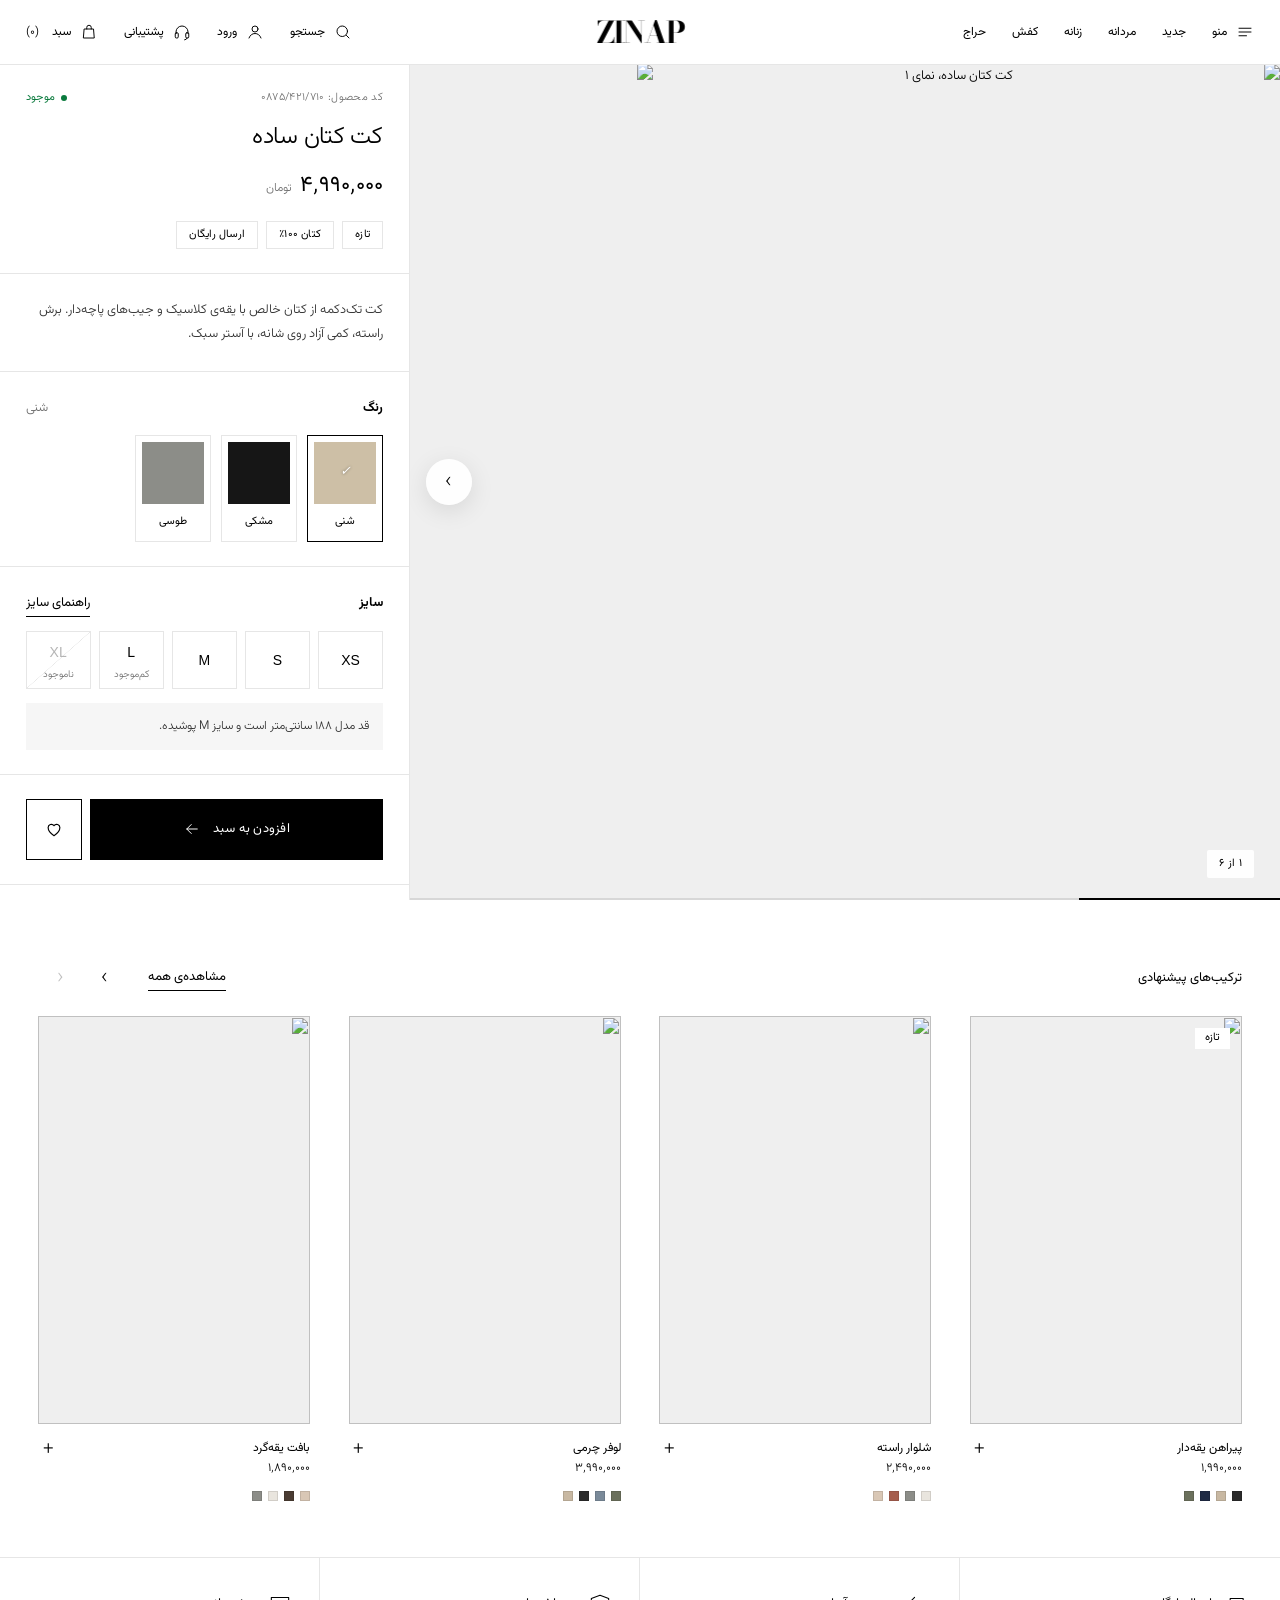
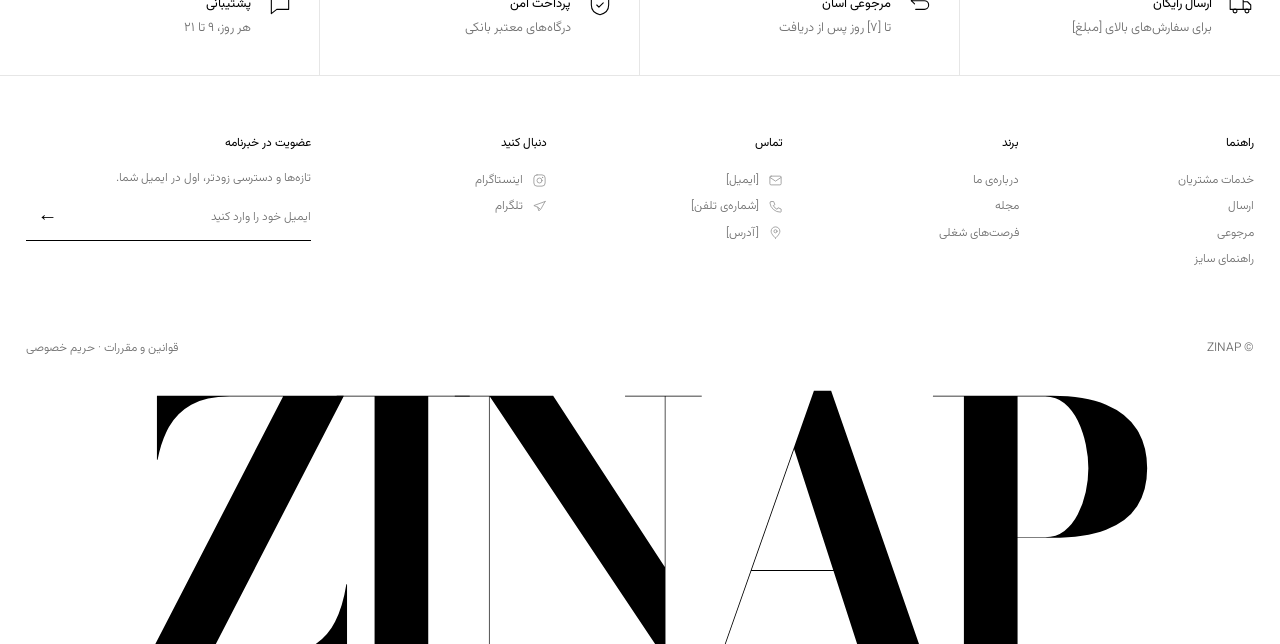
==== product.html @ 55a87c2f "Initial commit: site files" ====
<!-- product.html -->
<!DOCTYPE html>
<html lang="fa" dir="rtl">
<head>
<meta charset="utf-8">
<meta name="viewport" content="width=device-width, initial-scale=1">
<title>کت کتان ساده | ZINAP</title>
<link rel="preconnect" href="https://fonts.googleapis.com">
<link rel="preconnect" href="https://fonts.gstatic.com" crossorigin>
<link rel="stylesheet" href="https://fonts.googleapis.com/css2?family=Vazirmatn:wght@200;300;400&family=Bodoni+Moda:wght@700&display=swap">
<link rel="stylesheet" href="style.css">
<script>document.documentElement.classList.add("js")</script>
</head>

<body class="pdp">
<a class="skip" href="#main">رفتن به محتوا</a>

<header class="header solid" id="header">
  <div class="bar">
    <div class="bar-start">
      <button class="icon-btn" id="openMenu" aria-expanded="false" aria-controls="menu">
        <svg class="ic" viewBox="0 0 24 24" aria-hidden="true"><path d="M4 7h16M4 12h16M4 17h10"/></svg>
        <span>منو</span>
      </button>
      <nav class="quick" aria-label="دسترسی سریع"><a href="index.html">جدید</a><a href="#">مردانه</a><a href="#">زنانه</a><a href="#">کفش</a><a href="#">حراج</a></nav>
    </div>
    <div class="bar-end">
      <button class="bar-act" id="openSearch" aria-expanded="false" aria-controls="search">
        <svg class="ic" viewBox="0 0 24 24" aria-hidden="true"><circle cx="11" cy="11" r="7"/><path d="M20 20l-3.5-3.5"/></svg>
        <span>جستجو</span>
      </button>
      <a class="bar-act hide-s" href="#">
        <svg class="ic" viewBox="0 0 24 24" aria-hidden="true"><circle cx="12" cy="8" r="4"/><path d="M4 20c1.5-4 4.5-6 8-6s6.5 2 8 6"/></svg>
        <span>ورود</span>
      </a>
      <a class="bar-act hide-s" href="#">
        <svg class="ic" viewBox="0 0 24 24" aria-hidden="true"><path d="M4 14v-2a8 8 0 0116 0v2"/><rect x="3" y="13" width="4" height="7" rx="1.5"/><rect x="17" y="13" width="4" height="7" rx="1.5"/><path d="M19 20a4 4 0 01-3.5 2.5"/></svg>
        <span>پشتیبانی</span>
      </a>
      <button class="bar-act" id="openCart" aria-expanded="false" aria-controls="cart">
        <svg class="ic" viewBox="0 0 24 24" aria-hidden="true"><path d="M6 8h12l1 12H5z"/><path d="M9 8V6a3 3 0 016 0v2"/></svg>
        <span>سبد</span><span class="count">(۰)</span>
      </button>
    </div>
  </div>
  <a class="logo" href="index.html" aria-label="ZINAP صفحه‌ی اصلی">ZINAP</a>
</header>

<div class="scrim" id="scrim"></div>

<nav class="panel menu" id="menu" aria-label="منوی اصلی">
  <div class="menu-list">
    <button class="x" type="button">بستن</button>
    <ul><li data-p="0" data-t="تازه‌ها"><a class="top" href="#" aria-expanded="false">جدید<span>+</span></a><div class="sub"><ul><li><a href="#">تازه‌ها</a></li><li><a href="#">پرفروش‌ها</a></li><li><a href="#">کالکشن پاییز</a></li><li><a href="#">پیشنهاد ما</a></li></ul></div></li><li data-p="1" data-t="پوشاک مردانه"><a class="top" href="#" aria-expanded="false">مردانه<span>+</span></a><div class="sub"><ul><li><a href="#">کت و ژاکت</a></li><li><a href="#">پیراهن</a></li><li><a href="#">تیشرت</a></li><li><a href="#">شلوار</a></li><li><a href="#">بافت‌ها</a></li></ul></div></li><li data-p="2" data-t="پوشاک زنانه"><a class="top" href="#" aria-expanded="false">زنانه<span>+</span></a><div class="sub"><ul><li><a href="#">لباس</a></li><li><a href="#">شومیز</a></li><li><a href="#">شلوار</a></li><li><a href="#">کت و مانتو</a></li><li><a href="#">بافت‌ها</a></li></ul></div></li><li data-p="3" data-t="کفش"><a class="top" href="#" aria-expanded="false">کفش<span>+</span></a><div class="sub"><ul><li><a href="#">اسنیکر</a></li><li><a href="#">لوفر</a></li><li><a href="#">بوت</a></li><li><a href="#">صندل</a></li></ul></div></li><li data-p="4" data-t="اکسسوری"><a class="top" href="#" aria-expanded="false">اکسسوری<span>+</span></a><div class="sub"><ul><li><a href="#">کیف</a></li><li><a href="#">عینک</a></li><li><a href="#">کمربند</a></li><li><a href="#">جوراب</a></li></ul></div></li><li data-p="5" data-t="تا ۵۰٪ تخفیف"><a class="top" href="#" aria-expanded="false">حراج</a></li></ul>
    <div class="menu-foot"><a href="#">ورود / ثبت‌نام</a><a href="#">پشتیبانی</a><a href="#">فروشگاه‌ها</a></div>
  </div>
  <div class="menu-prev" aria-hidden="true"><img data-p="0" src="img/63.webp" alt=""><img data-p="1" src="img/70.webp" alt=""><img data-p="2" src="img/84.webp" alt=""><img data-p="3" src="img/69.webp" alt=""><img data-p="4" src="img/91.webp" alt=""><img data-p="5" src="img/86.webp" alt=""><span class="tag"></span></div>
</nav>

<div class="panel search" id="search" role="dialog" aria-label="جستجو">
  <div class="s-top">
    <span class="s-brand" aria-hidden="true">ZINAP</span>
    <button class="x" type="button">
      <svg class="ic" viewBox="0 0 24 24" aria-hidden="true"><path d="M6 6l12 12M18 6L6 18"/></svg>
      <span>بستن</span>
    </button>
  </div>
  <div class="s-body">
    <p class="s-kicker">جستجو در کالکشن</p>
    <form class="s-form" action="#" role="search">
      <label class="sr-only" for="q">جستجو</label>
      <span class="s-ic" aria-hidden="true"><svg class="ic" viewBox="0 0 24 24"><circle cx="11" cy="11" r="7"/><path d="M20 20l-3.5-3.5"/></svg></span>
      <input id="q" type="search" placeholder="نام محصول، دسته یا رنگ…" autocomplete="off">
      <button type="submit" aria-label="جستجو">
        <svg class="ic" viewBox="0 0 24 24" aria-hidden="true"><path d="M19 12H5M11 6l-6 6 6 6"/></svg>
      </button>
    </form>
    <div class="s-grid">
      <section class="s-col">
        <h3>پرجستجوترین‌ها</h3>
        <ul class="s-list">
          <li><a href="#"><span class="n">۰۱</span><span>کت کتان</span><svg class="ic" viewBox="0 0 24 24" aria-hidden="true"><path d="M14 6l-6 6 6 6"/></svg></a></li>
          <li><a href="#"><span class="n">۰۲</span><span>اسنیکر سفید</span><svg class="ic" viewBox="0 0 24 24" aria-hidden="true"><path d="M14 6l-6 6 6 6"/></svg></a></li>
          <li><a href="#"><span class="n">۰۳</span><span>پیراهن</span><svg class="ic" viewBox="0 0 24 24" aria-hidden="true"><path d="M14 6l-6 6 6 6"/></svg></a></li>
          <li><a href="#"><span class="n">۰۴</span><span>شلوار راسته</span><svg class="ic" viewBox="0 0 24 24" aria-hidden="true"><path d="M14 6l-6 6 6 6"/></svg></a></li>
          <li><a href="#"><span class="n">۰۵</span><span>کیف چرم</span><svg class="ic" viewBox="0 0 24 24" aria-hidden="true"><path d="M14 6l-6 6 6 6"/></svg></a></li>
        </ul>
      </section>
      <section class="s-col">
        <h3>دسته‌بندی‌ها</h3>
        <div class="chips"><a href="#">کت و ژاکت</a><a href="#">پیراهن</a><a href="#">شلوار</a><a href="#">بافت‌ها</a><a href="#">کفش</a><a href="#">اکسسوری</a><a href="#">حراج</a></div>
      </section>
    </div>
  </div>
</div>

<aside class="panel cart" id="cart" aria-label="سبد خرید">
  <button class="x" type="button">بستن</button>
  <h2>سبد خرید</h2>
  <p class="empty" id="empty">سبد خرید شما خالی است.</p>
  <ul class="lines" id="lines"></ul>
  <div class="tot" id="tot" hidden><span>جمع کل</span><span id="sum"></span></div>
  <a class="btn" id="go" href="index.html">ادامه‌ی خرید</a>
</aside>

<main id="main" class="pdp-main">
  <div class="pdp-wrap">
    <div class="gal-wrap">
      <section class="gal" id="gal" aria-label="تصاویر محصول">
        <button class="gi" type="button" aria-label="بزرگ‌نمایی تصویر ۱"><img src="img/65.webp" alt="کت کتان ساده، نمای ۱" fetchpriority="high"></button>
        <button class="gi" type="button" aria-label="بزرگ‌نمایی تصویر ۲"><img src="img/90.webp" alt="کت کتان ساده، نمای ۲" fetchpriority="high"></button>
        <button class="gi" type="button" aria-label="بزرگ‌نمایی تصویر ۳"><img src="img/79.webp" alt="کت کتان ساده، نمای ۳" loading="lazy"></button>
        <button class="gi" type="button" aria-label="بزرگ‌نمایی تصویر ۴"><img src="img/72.webp" alt="کت کتان ساده، نمای ۴" loading="lazy"></button>
        <button class="gi" type="button" aria-label="بزرگ‌نمایی تصویر ۵"><img src="img/93.webp" alt="کت کتان ساده، نمای ۵" loading="lazy"></button>
        <button class="gi" type="button" aria-label="بزرگ‌نمایی تصویر ۶"><img src="img/71.webp" alt="کت کتان ساده، نمای ۶" loading="lazy"></button>
      </section>
      <span class="gal-n" id="galN" aria-hidden="true"></span>
      <button class="gnav gprev" type="button" aria-label="تصویر قبلی">‹</button>
      <button class="gnav gnext" type="button" aria-label="تصویر بعدی">›</button>
      <div class="gal-bar" aria-hidden="true"><i></i></div>
    </div>

    <aside class="info" aria-label="اطلاعات محصول">
      <div class="info-in">
        <div class="box ptop">
          <div class="ref-row">
            <span class="ref">کد محصول: ۰۸۷۵/۴۲۱/۷۱۰</span>
            <span class="stock"><i></i>موجود</span>
          </div>
          <h1>کت کتان ساده</h1>
          <p class="price">۴٬۹۹۰٬۰۰۰ <small>تومان</small></p>
          <div class="tags"><span>تازه</span><span>کتان ۱۰۰٪</span><span>ارسال رایگان</span></div>
        </div>

        <div class="box"><p class="desc">کت تک‌دکمه از کتان خالص با یقه‌ی کلاسیک و جیب‌های پاچه‌دار. برش راسته، کمی آزاد روی شانه، با آستر سبک.</p></div>

        <div class="box">
          <div class="lab"><b>رنگ</b><span id="colorName">شنی</span></div>
          <div class="sw" role="group" aria-label="انتخاب رنگ">
            <button type="button" style="--c:#cdbfa6" data-n="شنی" aria-pressed="true"><i></i>شنی</button>
            <button type="button" style="--c:#161616" data-n="مشکی" aria-pressed="false"><i></i>مشکی</button>
            <button type="button" style="--c:#8c8d88" data-n="طوسی" aria-pressed="false"><i></i>طوسی</button>
          </div>
        </div>

        <div class="box">
          <fieldset class="sz">
            <legend class="sr-only">انتخاب سایز</legend>
            <div class="lab"><b>سایز</b><a class="u" href="#">راهنمای سایز</a></div>
            <div class="sizes-grid">
              <label class="r"><input type="radio" name="size" value="XS"><b>XS</b></label>
              <label class="r"><input type="radio" name="size" value="S"><b>S</b></label>
              <label class="r"><input type="radio" name="size" value="M"><b>M</b></label>
              <label class="r"><input type="radio" name="size" value="L"><b>L</b><i>کم‌موجود</i></label>
              <label class="r na"><input type="radio" name="size" value="XL" disabled><b>XL</b><i>ناموجود</i></label>
            </div>
          </fieldset>
          <p class="fit">قد مدل ۱۸۸ سانتی‌متر است و سایز M پوشیده.</p>
        </div>

        <div class="box">
          <div class="buy">
            <button class="btn" id="addBtn" type="button" data-price="4990000">
              افزودن به سبد
              <svg class="ic" viewBox="0 0 24 24" aria-hidden="true"><path d="M19 12H5M11 6l-6 6 6 6"/></svg>
            </button>
            <button class="fav" id="fav" type="button" aria-pressed="false" aria-label="ذخیره در علاقه‌مندی‌ها">
              <svg class="ic" viewBox="0 0 24 24" aria-hidden="true"><path d="M12 20s-7-4.5-7-9.5A3.9 3.9 0 0112 8a3.9 3.9 0 017 2.5c0 5-7 9.5-7 9.5z"/></svg>
            </button>
          </div>
          <p class="warn" id="warn" role="alert" hidden>ابتدا یک سایز انتخاب کنید.</p>
        </div>

        <div class="box">
          <div class="svc">
            <a href="#"><span class="svc-l"><svg class="ic" viewBox="0 0 24 24" aria-hidden="true"><path d="M12 21s7-6 7-11a7 7 0 10-14 0c0 5 7 11 7 11z"/><circle cx="12" cy="10" r="2.5"/></svg>بررسی موجودی در فروشگاه‌ها</span><svg class="ic" viewBox="0 0 24 24" aria-hidden="true"><path d="M14 6l-6 6 6 6"/></svg></a>
            <a href="#"><span class="svc-l"><svg class="ic" viewBox="0 0 24 24" aria-hidden="true"><path d="M2 6h12v10H2zM14 9h4l3 3v4h-7"/><circle cx="6.5" cy="17.5" r="1.8"/><circle cx="17.5" cy="17.5" r="1.8"/></svg>ارسال، تعویض و مرجوعی</span><svg class="ic" viewBox="0 0 24 24" aria-hidden="true"><path d="M14 6l-6 6 6 6"/></svg></a>
          </div>
        </div>

        <div class="box">
          <div class="acc">
            <details open><summary>ترکیب و نگهداری<svg class="ic" viewBox="0 0 24 24" aria-hidden="true"><path d="M12 5v14M5 12h14"/></svg></summary><div class="in">رویه: ۱۰۰٪ کتان<br>آستر: ۱۰۰٪ ویسکوز<br>شست‌وشو با آب سرد تا ۳۰ درجه. اتوی ملایم. خشک‌شویی مجاز.</div></details>
            <details><summary>جزئیات و اندازه<svg class="ic" viewBox="0 0 24 24" aria-hidden="true"><path d="M12 5v14M5 12h14"/></svg></summary><div class="in">طول کت از پشت در سایز M، ۷۶ سانتی‌متر است. عرض شانه ۴۶ سانتی‌متر.</div></details>
            <details><summary>ارسال و مرجوعی<svg class="ic" viewBox="0 0 24 24" aria-hidden="true"><path d="M12 5v14M5 12h14"/></svg></summary><div class="in">ارسال رایگان برای سفارش‌های بالای [مبلغ]. تا [۷] روز پس از دریافت می‌توانید کالا را مرجوع کنید.</div></details>
          </div>
        </div>
      </div>
    </aside>
  </div>

  <section class="rail-wrap" aria-label="ترکیب‌های پیشنهادی">
    <div class="head"><span>ترکیب‌های پیشنهادی</span><div class="tools"><a class="u" href="#">مشاهده‌ی همه</a><div><button class="arrow next" aria-label="بعدی">›</button><button class="arrow prev" aria-label="قبلی">‹</button></div></div></div>
    <div class="rail"><article class="card"><div class="pw"><a class="ph" href="product.html"><span class="flag">تازه</span><img src="img/64.webp" alt="" loading="lazy"></a><div class="sizes" role="group" aria-label="انتخاب سایز"><button type="button" aria-label="سایز XS">XS</button><button type="button" aria-label="سایز S">S</button><button type="button" aria-label="سایز M">M</button><button type="button" aria-label="سایز L">L</button><button type="button" aria-label="سایز XL">XL</button></div></div><div class="meta"><div class="mrow"><a href="product.html">پیراهن یقه‌دار</a><button class="add" type="button" aria-label="افزودن به سبد">+</button></div><span class="pr">۱٬۹۹۰٬۰۰۰</span><div class="cols" aria-label="۴ رنگ"><i style="--c:#2b2b2b"></i><i style="--c:#c8b8a2"></i><i style="--c:#1f2a44"></i><i style="--c:#6b705c"></i></div></div></article><article class="card"><div class="pw"><a class="ph" href="product.html"><img src="img/77.webp" alt="" loading="lazy"></a><div class="sizes" role="group" aria-label="انتخاب سایز"><button type="button" aria-label="سایز XS">XS</button><button type="button" aria-label="سایز S">S</button><button type="button" aria-label="سایز M">M</button><button type="button" aria-label="سایز L">L</button><button type="button" aria-label="سایز XL">XL</button></div></div><div class="meta"><div class="mrow"><a href="product.html">شلوار راسته</a><button class="add" type="button" aria-label="افزودن به سبد">+</button></div><span class="pr">۲٬۴۹۰٬۰۰۰</span><div class="cols" aria-label="۴ رنگ"><i style="--c:#e9e5de"></i><i style="--c:#8c8d88"></i><i style="--c:#a65e4e"></i><i style="--c:#d9c7b5"></i></div></div></article><article class="card"><div class="pw"><a class="ph" href="product.html"><img src="img/68.webp" alt="" loading="lazy"></a><div class="sizes" role="group" aria-label="انتخاب سایز"><button type="button" aria-label="سایز XS">XS</button><button type="button" aria-label="سایز S">S</button><button type="button" aria-label="سایز M">M</button><button type="button" aria-label="سایز L">L</button><button type="button" aria-label="سایز XL">XL</button></div></div><div class="meta"><div class="mrow"><a href="product.html">لوفر چرمی</a><button class="add" type="button" aria-label="افزودن به سبد">+</button></div><span class="pr">۳٬۹۹۰٬۰۰۰</span><div class="cols" aria-label="۴ رنگ"><i style="--c:#6b705c"></i><i style="--c:#7a8a99"></i><i style="--c:#2b2b2b"></i><i style="--c:#c8b8a2"></i></div></div></article><article class="card"><div class="pw"><a class="ph" href="product.html"><img src="img/60.webp" alt="" loading="lazy"></a><div class="sizes" role="group" aria-label="انتخاب سایز"><button type="button" aria-label="سایز XS">XS</button><button type="button" aria-label="سایز S">S</button><button type="button" aria-label="سایز M">M</button><button type="button" aria-label="سایز L">L</button><button type="button" aria-label="سایز XL">XL</button></div></div><div class="meta"><div class="mrow"><a href="product.html">بافت یقه‌گرد</a><button class="add" type="button" aria-label="افزودن به سبد">+</button></div><span class="pr">۱٬۸۹۰٬۰۰۰</span><div class="cols" aria-label="۴ رنگ"><i style="--c:#d9c7b5"></i><i style="--c:#4a3b32"></i><i style="--c:#e9e5de"></i><i style="--c:#8c8d88"></i></div></div></article><article class="card"><div class="pw"><a class="ph" href="product.html"><img src="img/74.webp" alt="" loading="lazy"></a><div class="sizes" role="group" aria-label="انتخاب سایز"><button type="button" aria-label="سایز XS">XS</button><button type="button" aria-label="سایز S">S</button><button type="button" aria-label="سایز M">M</button><button type="button" aria-label="سایز L">L</button><button type="button" aria-label="سایز XL">XL</button></div></div><div class="meta"><div class="mrow"><a href="product.html">تیشرت پنبه‌ای</a><button class="add" type="button" aria-label="افزودن به سبد">+</button></div><span class="pr">۸۹۰٬۰۰۰</span><div class="cols" aria-label="۴ رنگ"><i style="--c:#c8b8a2"></i><i style="--c:#1f2a44"></i><i style="--c:#6b705c"></i><i style="--c:#7a8a99"></i></div></div></article><article class="card"><div class="pw"><a class="ph" href="product.html"><img src="img/82.webp" alt="" loading="lazy"></a><div class="sizes" role="group" aria-label="انتخاب سایز"><button type="button" aria-label="سایز XS">XS</button><button type="button" aria-label="سایز S">S</button><button type="button" aria-label="سایز M">M</button><button type="button" aria-label="سایز L">L</button><button type="button" aria-label="سایز XL">XL</button></div></div><div class="meta"><div class="mrow"><a href="product.html">کیف دوشی</a><button class="add" type="button" aria-label="افزودن به سبد">+</button></div><span class="pr">۲٬۹۹۰٬۰۰۰</span><div class="cols" aria-label="۴ رنگ"><i style="--c:#8c8d88"></i><i style="--c:#a65e4e"></i><i style="--c:#d9c7b5"></i><i style="--c:#4a3b32"></i></div></div></article></div>
  </section>
</main>

<div class="bbar" id="bbar"><div><b>کت کتان ساده</b><span>۴٬۹۹۰٬۰۰۰ تومان</span></div><button class="btn" id="bbarBtn" type="button">افزودن</button></div>

<div class="zoom" id="zoom" role="dialog" aria-modal="true" aria-label="نمایش بزرگ تصویر">
  <button class="zx" type="button">
    <svg class="ic" viewBox="0 0 24 24" aria-hidden="true"><path d="M6 6l12 12M18 6L6 18"/></svg>
    <span>بستن</span>
  </button>
  <span class="zc" id="zc" aria-hidden="true"></span>
  <button class="zn zprev" type="button" aria-label="تصویر قبلی">‹</button>
  <button class="zn znext" type="button" aria-label="تصویر بعدی">›</button>
  <div class="zstage"><img id="zimg" src="" alt=""></div>
</div>

<section class="serv">
  <div><svg viewBox="0 0 24 24" aria-hidden="true"><path d="M2 6h12v10H2zM14 9h4l3 3v4h-7"/><circle cx="6.5" cy="17.5" r="1.8"/><circle cx="17.5" cy="17.5" r="1.8"/></svg><p><b>ارسال رایگان</b><span>برای سفارش‌های بالای [مبلغ]</span></p></div>
  <div><svg viewBox="0 0 24 24" aria-hidden="true"><path d="M4 8h12a4 4 0 010 8H8"/><path d="M7 5L4 8l3 3"/></svg><p><b>مرجوعی آسان</b><span>تا [۷] روز پس از دریافت</span></p></div>
  <div><svg viewBox="0 0 24 24" aria-hidden="true"><path d="M12 3l8 3v6c0 4.5-3.2 7.8-8 9-4.8-1.2-8-4.5-8-9V6z"/><path d="M9 12l2 2 4-4"/></svg><p><b>پرداخت امن</b><span>درگاه‌های معتبر بانکی</span></p></div>
  <div><svg viewBox="0 0 24 24" aria-hidden="true"><path d="M4 5h16v11H9l-5 4z"/></svg><p><b>پشتیبانی</b><span>هر روز، ۹ تا ۲۱</span></p></div>
</section>

<footer class="footer">
  <div class="fgrid">
    <div><b>راهنما</b><a href="#">خدمات مشتریان</a><a href="#">ارسال</a><a href="#">مرجوعی</a><a href="#">راهنمای سایز</a></div>
    <div><b>برند</b><a href="#">درباره‌ی ما</a><a href="#">مجله</a><a href="#">فرصت‌های شغلی</a></div>
    <div><b>تماس</b>
      <a href="#"><svg class="ic" viewBox="0 0 24 24" aria-hidden="true"><rect x="3" y="5" width="18" height="14" rx="2"/><path d="M3 7l9 6 9-6"/></svg><span>[ایمیل]</span></a>
      <a href="#"><svg class="ic" viewBox="0 0 24 24" aria-hidden="true"><path d="M5 4h4l2 5-2.5 1.5a12 12 0 006 6L16 14l5 2v4a1 1 0 01-1 1A17 17 0 013 6a1 1 0 011-1z"/></svg><span>[شماره‌ی تلفن]</span></a>
      <a href="#"><svg class="ic" viewBox="0 0 24 24" aria-hidden="true"><path d="M12 21s7-6 7-11a7 7 0 10-14 0c0 5 7 11 7 11z"/><circle cx="12" cy="10" r="2.5"/></svg><span>[آدرس]</span></a>
    </div>
    <div><b>دنبال کنید</b>
      <a href="#"><svg class="ic" viewBox="0 0 24 24" aria-hidden="true"><rect x="3" y="3" width="18" height="18" rx="5"/><circle cx="12" cy="12" r="4"/><circle cx="17" cy="7" r="1" fill="currentColor" stroke="none"/></svg><span>اینستاگرام</span></a>
      <a href="#"><svg class="ic" viewBox="0 0 24 24" aria-hidden="true"><path d="M21 4L3 10.5l6 2.5 2 6 3.5-3.5L21 4z"/><path d="M9 13l4 3"/></svg><span>تلگرام</span></a>
    </div>
    <div class="nl"><b>عضویت در خبرنامه</b><p>تازه‌ها و دسترسی زودتر، اول در ایمیل شما.</p><form action="#"><label class="sr-only" for="em">ایمیل</label><input id="em" type="email" placeholder="ایمیل خود را وارد کنید" required><button type="submit" aria-label="عضویت">←</button></form><p class="ok" role="status" hidden>ممنون، عضو شدید.</p></div>
  </div>
  <div class="legal"><span>© ZINAP</span><span>قوانین و مقررات · حریم خصوصی</span></div>
  <div class="fmark" aria-hidden="true">ZINAP</div>
</footer>

<script src="script.js"></script>
</body>
</html>
---- style.css ----
/* style.css */
/* =========================================================
   BRAND — صفحه‌ی اصلی و صفحه‌ی محصول، سبک مینیمال و ادیتوریال
   ========================================================= */
:root{
  --ink:#000;
  --paper:#fff;
  --mute:#707070;
  --line:#e6e6e6;
  --fa:"Vazirmatn","Tahoma",sans-serif;
  --logo:"Bodoni Moda","Didot","Times New Roman",serif;
  --pad:clamp(16px,2vw,28px);
  --bar:64px;
  --gx:clamp(12px,3vw,60px);   /* فاصله‌ی بین کارت‌ها و حاشیه‌ی شبکه‌ی محصولات */
  --big:min(25vw,380px);
}
*{box-sizing:border-box}
[hidden]{display:none!important}
html{scroll-behavior:smooth;-webkit-text-size-adjust:100%;-webkit-tap-highlight-color:transparent}
body{margin:0;background:var(--paper);color:var(--ink);font-family:var(--fa);font-weight:300;font-size:13px;line-height:1.9;-webkit-font-smoothing:antialiased}
body.lock{overflow:hidden}
img{display:block;width:100%;height:100%;object-fit:cover}
a{color:inherit;text-decoration:none}
h1,h2,h3,p,ul{margin:0;padding:0;font-weight:300}
ul{list-style:none}
button{font:inherit;color:inherit;background:none;border:0;padding:0;cursor:pointer}
a:focus-visible,button:focus-visible,input:focus-visible{outline:1px solid currentColor;outline-offset:4px}
.sr-only,.skip:not(:focus){position:absolute;width:1px;height:1px;overflow:hidden;clip:rect(0 0 0 0)}
.skip:focus{position:fixed;z-index:100;top:8px;inset-inline-start:8px;background:#fff;padding:8px 14px}
.u{border-bottom:1px solid currentColor;padding-bottom:1px}

/* آیکون‌های خطی */
.ic{width:18px;height:18px;flex:none;fill:none;stroke:currentColor;stroke-width:1.3;stroke-linecap:round;stroke-linejoin:round}

/* ================= هدر ================= */
.header{position:fixed;z-index:50;inset:0 0 auto 0;height:var(--bar);color:#fff;transition:background-color .35s,color .35s,box-shadow .35s}
.header::before{content:"";position:absolute;inset:0 0 -70px;z-index:-1;pointer-events:none;background:linear-gradient(rgba(0,0,0,.38),rgba(0,0,0,0));opacity:calc(1 - var(--p,0))}
.header.solid{background:var(--paper);color:var(--ink);box-shadow:0 1px 0 var(--line)}
.bar{display:flex;align-items:center;justify-content:space-between;height:var(--bar);padding:0 var(--pad)}
.bar-start,.bar-end{display:flex;align-items:center;gap:26px;flex:1;font-size:12px;font-weight:400}
.bar-end{justify-content:flex-end}
.icon-btn,.bar-act{display:inline-flex;align-items:center;gap:9px;min-height:44px;position:relative}
.bar-act .ic{transition:transform .3s}
.bar-act:hover .ic{transform:translateY(-1px)}
.quick{display:flex;gap:26px}
.quick a,.bar-end a{position:relative;min-height:44px;display:inline-flex;align-items:center}
.quick a::after,.bar-end a::after{content:"";position:absolute;bottom:10px;inset-inline:0;height:1px;background:currentColor;transform:scaleX(0);transform-origin:right;transition:transform .3s}
.quick a:hover::after,.bar-end a:hover::after{transform:scaleX(1)}
.count{margin-inline-start:4px;font-weight:300}
.logo{position:absolute;top:0;left:50%;font-family:var(--logo);font-weight:700;font-size:var(--big);line-height:1;letter-spacing:-.075em;white-space:nowrap;transform-origin:50% 0;transform:translate(-50%,var(--ty,76px)) scale(var(--sc,1));will-change:transform}

/* ================= پوشش و کشوها ================= */
.scrim{position:fixed;inset:0;z-index:55;background:rgba(0,0,0,.4);opacity:0;visibility:hidden;transition:opacity .4s,visibility .4s}
.scrim.on{opacity:1;visibility:visible}
.panel{position:fixed;z-index:60;background:var(--paper);color:var(--ink);transition:transform .5s cubic-bezier(.7,0,.2,1);visibility:hidden}
.panel.open{visibility:visible;transform:none!important}
.panel .x{position:absolute;top:14px;inset-inline-start:var(--pad);min-height:44px;font-weight:400}

/* منوی اصلی */
.menu{top:0;bottom:0;right:0;width:min(980px,100%);display:grid;grid-template-columns:minmax(0,420px) 1fr;transform:translateX(100%)}
.menu-list{padding:84px var(--pad) var(--pad);overflow:auto}
.menu-list>ul>li{border-bottom:1px solid var(--line)}
.menu-list .top{display:flex;justify-content:space-between;align-items:center;width:100%;padding:10px 0;font-size:30px;font-weight:200;text-align:start;line-height:1.7}
.menu-list .top span{font-size:18px;font-weight:200;transition:transform .3s}
.menu-list li.act .top span{transform:rotate(45deg)}
.sub{max-height:0;overflow:hidden;transition:max-height .45s ease}
.menu-list li.act .sub{max-height:300px}
.sub a{display:block;font-size:14px;line-height:2.3;color:#333}
.sub a:hover{color:#000;text-decoration:underline;text-underline-offset:5px}
.sub li:last-child{padding-bottom:18px}
.menu-foot{display:flex;gap:20px;flex-wrap:wrap;margin-top:32px;color:var(--mute)}
.menu-prev{position:relative;background:#eee;overflow:hidden}
.menu-prev img{position:absolute;inset:0;opacity:0;transform:scale(1.05);transition:opacity .6s,transform 1.2s}
.menu-prev img.on{opacity:1;transform:none}
.menu-prev .tag{position:absolute;z-index:2;bottom:22px;inset-inline-start:22px;color:#fff;font-weight:400}
.menu-prev::after{content:"";position:absolute;inset:0;background:linear-gradient(to top,rgba(0,0,0,.45),rgba(0,0,0,0) 40%)}

/* ================= جستجوی لوکس ================= */
.search{top:0;inset-inline:0;height:100%;overflow:auto;padding:0;transform:translateY(-100%)}
.search .x{position:static;display:inline-flex;align-items:center;gap:8px;min-height:44px;font-weight:400}
.s-top{display:flex;justify-content:space-between;align-items:center;height:var(--bar);padding:0 var(--pad);border-bottom:1px solid var(--line)}
.s-brand{font-family:var(--logo);font-weight:700;font-size:22px;letter-spacing:-.05em}
.s-body{max-width:1080px;margin:0 auto;padding:clamp(36px,9vh,110px) var(--pad) 60px}
.s-kicker{font-size:11px;letter-spacing:.22em;color:var(--mute);font-weight:400;margin-bottom:20px}
.s-form{display:flex;align-items:center;gap:18px;border-bottom:1px solid var(--ink);padding:6px 0 14px}
.s-form .s-ic{flex:none;color:var(--mute);display:inline-flex}
.s-form .s-ic .ic{width:22px;height:22px}
.s-form input{flex:1;min-width:0;border:0;background:none;font:inherit;font-size:clamp(20px,3.4vw,38px);font-weight:200;color:var(--ink);padding:0}
.s-form input::placeholder{color:#c4c4c4;font-weight:200}
.s-form button{flex:none;width:52px;height:52px;border-radius:50%;background:var(--ink);color:#fff;display:grid;place-items:center;transition:transform .3s,background .3s}
.s-form button .ic{width:20px;height:20px;stroke-width:1.5}
.s-form button:hover{transform:scale(1.06);background:#1a1a1a}
.s-grid{display:grid;grid-template-columns:1fr 1fr;gap:56px;margin-top:60px}
.s-col h3{font-size:11px;letter-spacing:.14em;color:var(--mute);font-weight:400;margin-bottom:18px}
.s-list{border-top:1px solid var(--line)}
.s-list a{display:flex;align-items:center;gap:14px;min-height:54px;border-bottom:1px solid var(--line);font-weight:300;font-size:15px;transition:padding .3s}
.s-list .n{color:var(--mute);font-size:11px;width:22px;flex:none}
.s-list a .ic{margin-inline-start:auto;opacity:0;transform:translateX(6px);transition:.3s}
.s-list a:hover{padding-inline-start:6px}
.s-list a:hover .ic{opacity:1;transform:none}
.chips{display:flex;gap:10px;flex-wrap:wrap}
.chips a{border:1px solid var(--line);padding:8px 20px;font-weight:400;transition:border-color .2s,background .2s}
.chips a:hover{border-color:var(--ink);background:#fafafa}

/* سبد */
.cart{top:0;bottom:0;left:0;width:min(440px,100%);padding:84px var(--pad) var(--pad);display:flex;flex-direction:column;transform:translateX(-100%)}
.cart h2{font-size:26px;font-weight:200}
.cart .empty{margin:20px 0 28px;color:var(--mute)}
.btn{display:inline-block;background:var(--ink);color:#fff;padding:14px 36px;font-weight:400;text-align:center}
.btn:hover{background:#333}
.lines{flex:0 1 auto;min-height:0;overflow:auto;margin-top:18px}
.lines li{display:grid;grid-template-columns:64px 1fr auto;gap:14px;align-items:start;padding:14px 0;border-bottom:1px solid var(--line)}
.lines img{height:auto;aspect-ratio:4/5}
.lines b{display:block;font-weight:400}
.lines span{display:block;color:var(--mute)}
.lines .rm{color:var(--mute);text-decoration:underline;text-underline-offset:4px;min-height:44px}
.tot{display:flex;justify-content:space-between;padding:18px 0;font-weight:400}
.cart .btn{margin-top:8px}

/* ================= هیرو ================= */
.hero{position:relative;display:flex;height:100vh;height:100svh;min-height:560px;background:#111;overflow:hidden}
.pane{position:relative;display:block;flex:1 1 0;min-width:0;overflow:hidden;color:#fff;transition:flex-grow .9s cubic-bezier(.7,0,.2,1);animation:reveal 1.1s cubic-bezier(.7,0,.2,1) backwards}
.pane:nth-child(2){animation-delay:.12s}
.pane:nth-child(3){animation-delay:.24s}
.pane img{position:absolute;inset:0;transform:translate3d(0,var(--py,0px),0) scale(1.1);will-change:transform}
.hero-wrap{position:relative}
.dots{display:none}
.pane::after{content:"";position:absolute;inset:0;pointer-events:none;background:linear-gradient(to top,rgba(0,0,0,.5),rgba(0,0,0,0) 40%)}
@keyframes reveal{from{clip-path:inset(100% 0 0 0)}to{clip-path:inset(0)}}
@media (hover:hover) and (min-width:901px){.pane:hover,.pane:focus-visible{flex-grow:1.7}}
.cap{position:absolute;z-index:2;inset-inline-start:var(--pad);bottom:24px;color:#fff;font-weight:400;display:flex;flex-direction:column;gap:2px;align-items:flex-start}
.cap small{font-size:12px;font-weight:300;opacity:.92}
.pane .cap{bottom:32px}

/* ================= شبکه‌ها ================= */
.g2,.g3,.g4{display:grid}
.g2{grid-template-columns:repeat(2,1fr)}
.g3{grid-template-columns:repeat(3,1fr)}
.g4{grid-template-columns:repeat(4,1fr)}
.cell{position:relative;display:block;overflow:hidden;aspect-ratio:4/5;background:#eee}
.g3 .cell,.g4 .cell{aspect-ratio:3/4}
.cell>img{transition:transform 1.6s cubic-bezier(.2,.6,.2,1)}
.cell:hover>img,.band:hover>img{transform:scale(1.04)}
.band>img{transition:transform 1.6s cubic-bezier(.2,.6,.2,1)}
.cell::after,.band::after{content:"";position:absolute;inset:0;pointer-events:none;background:linear-gradient(to top,rgba(0,0,0,.55),rgba(0,0,0,0) 45%)}
.no{position:absolute;z-index:2;top:18px;inset-inline-start:var(--pad);color:#fff;font-size:12px;font-weight:400}
.cap2{position:absolute;z-index:2;inset-inline:var(--pad);bottom:28px;display:flex;justify-content:space-between;align-items:flex-end;gap:16px;color:#fff}
.cap2 small{display:block;font-size:12px;opacity:.9}
.cap2 h3{font-size:clamp(20px,2vw,30px);font-weight:300;line-height:1.5}
.cap2 .go{flex:none;border:1px solid #fff;padding:0 22px;line-height:40px;font-weight:400;transition:background-color .3s,color .3s}
.cell:hover .go,.band:hover .go{background:#fff;color:#000}
.band{position:relative;display:block;aspect-ratio:16/8;min-height:420px;background:#000;overflow:hidden}
.mute{color:var(--mute);display:block}

/* ================= ریل ================= */
.head{display:flex;justify-content:space-between;align-items:center;padding:56px var(--gx) 16px;font-weight:400}
.head .tools{display:flex;gap:22px;align-items:center}
.arrow{font-size:22px;font-weight:200;min-width:44px;min-height:44px;line-height:1}
.arrow:disabled{opacity:.25;cursor:default}
.rail{display:flex;gap:var(--gx);padding:0 var(--gx);scroll-padding-inline:var(--gx);overflow-x:auto;scroll-snap-type:x mandatory;scrollbar-width:none}
.rail::-webkit-scrollbar{display:none}
.rail .card{flex:0 0 calc((100% - 3 * var(--gx)) / 4);scroll-snap-align:start}
.rbar{position:relative;height:2px;margin:28px var(--gx) 8px;background:var(--line)}
.rbar i{position:absolute;top:0;bottom:0;background:var(--ink);inset-inline-start:0;width:25%;transition:width .2s}
.shop{display:grid;grid-template-columns:repeat(4,1fr);column-gap:var(--gx);row-gap:clamp(36px,5vw,84px);padding:0 var(--gx) 48px}
.tabs{display:flex;gap:30px;padding:0 var(--gx);margin-bottom:18px;overflow-x:auto;scrollbar-width:none}
.tabs::-webkit-scrollbar{display:none}
.tabs button{position:relative;min-height:44px;white-space:nowrap;color:var(--mute);font-weight:400}
.tabs button::after{content:"";position:absolute;inset:auto 0 8px 0;height:1px;background:var(--ink);transform:scaleX(0);transition:transform .3s}
.tabs button[aria-pressed=true]{color:var(--ink)}
.tabs button[aria-pressed=true]::after{transform:scaleX(1)}
.card{background:var(--paper)}
.pw{position:relative;overflow:hidden}
.card .ph{position:relative;display:block;overflow:hidden;aspect-ratio:2/3;background:#efefef}
.card .ph img{transition:transform 1.2s cubic-bezier(.2,.6,.2,1)}
.card:hover .ph img{transform:scale(1.03)}
.flag{position:absolute;z-index:2;top:12px;inset-inline-start:12px;background:#fff;padding:0 10px;font-size:11px;font-weight:400}
.add{flex:none;width:40px;height:40px;margin:-10px 0 -10px -10px;margin-inline-end:-10px;margin-inline-start:0;background:none;color:var(--ink);font-size:24px;font-weight:200;line-height:1;display:grid;place-items:center;transition:transform .3s,opacity .2s}
.add:hover{opacity:.55}
.card.pick .add{transform:rotate(45deg)}
.sizes{position:absolute;z-index:3;inset:auto 0 0 0;display:flex;justify-content:space-around;background:#fff;padding:12px 8px;transform:translateY(101%);transition:transform .35s ease}
.card:has(:focus-visible) .sizes,.card.pick .sizes{transform:none}
@media (hover:hover){.card:hover .sizes{transform:none}}
.sizes button{min-width:40px;min-height:40px;font-size:12px;font-weight:400;font-family:Helvetica,Arial,sans-serif}
.sizes button:hover{text-decoration:underline;text-underline-offset:5px}
.meta{padding:14px 0 0;font-size:12px;font-weight:400;line-height:1.7}
.mrow{display:flex;justify-content:space-between;align-items:center;gap:10px}
.mrow a{min-width:0}
.meta .pr{display:block;font-weight:300;white-space:nowrap}
.cols{display:flex;align-items:center;gap:6px;margin-top:12px;min-height:10px}
.cols i{display:block;width:10px;height:10px;background:var(--c);box-shadow:inset 0 0 0 1px rgba(0,0,0,.1)}
.cols span{margin-inline-start:2px;font-size:11px;font-weight:300;color:var(--mute)}

/* ================= خرید ست ================= */
.look{display:grid;grid-template-columns:minmax(0,1.15fr) minmax(0,1fr);margin-top:56px}
.look .cell::after{background:linear-gradient(to top,rgba(0,0,0,.4),rgba(0,0,0,0) 32%)}
.look-tag{position:absolute;z-index:2;inset-inline-start:var(--pad);bottom:24px;display:flex;flex-direction:column;gap:2px;color:#fff;font-weight:400}
.look-tag small{font-size:11px;opacity:.85;font-weight:300}
.look-side{display:flex;flex-direction:column;justify-content:center;gap:26px;padding:clamp(24px,5vw,80px)}
.look-side h2{font-size:clamp(28px,3.2vw,48px);font-weight:200;line-height:1.5}
.look-side p{color:var(--mute);max-width:380px}
.items{border-top:1px solid var(--line)}
.li{display:grid;grid-template-columns:84px 1fr auto;gap:18px;align-items:center;padding:14px 0;border-bottom:1px solid var(--line)}
.li .t{display:block;aspect-ratio:4/5;overflow:hidden;background:#efefef}
.li b{display:block;font-weight:400}
.li span span{display:block;color:var(--mute)}
.li .arr{font-size:22px;font-weight:200;transition:transform .3s}
.li:hover .arr,.li.on .arr{transform:translateX(-6px)}
.li.on b{text-decoration:underline;text-underline-offset:6px}

/* ================= بیانیه ================= */
.say{padding:22vh var(--pad);text-align:center}
.say h2{font-size:clamp(34px,6.4vw,104px);font-weight:200;line-height:1.55}
.say a{display:inline-block;margin-top:26px;font-weight:400}

/* ================= متن و تصویر ================= */
.split{display:grid;grid-template-columns:1fr 1fr}
.txt{display:flex;flex-direction:column;justify-content:center;gap:20px;padding:clamp(28px,7vw,120px);background:#f4f4f4}
.txt h2{font-size:clamp(28px,3.4vw,52px);font-weight:200;line-height:1.6}
.txt p{color:#555;max-width:400px}
.txt .u{align-self:flex-start;font-weight:400}

/* ================= نمایش هنگام اسکرول ================= */
.js .rv{opacity:0;transform:translateY(28px);transition:opacity .9s ease,transform .9s cubic-bezier(.2,.6,.2,1)}
.js .rv.in{opacity:1;transform:none}

/* ================= خدمات و فوتر ================= */
.serv{display:grid;grid-template-columns:repeat(4,1fr);border-top:1px solid var(--line);margin-top:56px}
.serv div{display:flex;gap:16px;align-items:flex-start;padding:34px var(--pad);border-inline-start:1px solid var(--line)}
.serv div:first-child{border-inline-start:0}
.serv svg{flex:none;width:26px;height:26px;fill:none;stroke:currentColor;stroke-width:1;stroke-linecap:round;stroke-linejoin:round}
.serv b{display:block;font-weight:400}
.serv span{display:block;color:var(--mute)}
.footer{padding:56px var(--pad) 0;border-top:1px solid var(--line);font-size:12px;overflow:hidden}
.fgrid{display:grid;grid-template-columns:repeat(4,1fr) 1.4fr;gap:32px;padding-bottom:64px}
.fgrid b{display:block;font-weight:400;margin-bottom:12px}
.fgrid a{display:flex;align-items:center;gap:9px;color:var(--mute);line-height:2.2}
.fgrid a .ic{width:15px;height:15px;opacity:.75}
.fgrid a:hover{color:var(--ink)}
.nl p{color:var(--mute);margin-bottom:6px}
.nl .ok{color:var(--ink);font-weight:400}
.fgrid form{display:flex;border-bottom:1px solid var(--ink);margin-top:6px}
.fgrid input{flex:1;border:0;background:none;font:inherit;padding:10px 0;color:var(--ink)}
.fgrid input::placeholder{color:var(--mute)}
.fgrid form button{font-size:20px;min-width:44px;min-height:44px}
.legal{display:flex;justify-content:space-between;gap:16px;color:var(--mute)}
.fmark{font-family:var(--logo);font-weight:700;font-size:min(27vw,440px);line-height:.78;letter-spacing:-.075em;text-align:center;white-space:nowrap;padding-top:36px;margin-bottom:-.06em;user-select:none}

/* ================= صفحه‌ی محصول ================= */
.pdp .header::before{display:none}
.pdp .logo{font-size:30px;--ty:17px;--sc:1}
.pdp-main{padding-top:var(--bar)}
.pdp-wrap{display:grid;grid-template-columns:minmax(0,1fr) clamp(380px,32vw,480px);align-items:start}
.gal-wrap{position:relative;overflow:hidden}
.gal{display:flex;overflow-x:auto;scroll-snap-type:x mandatory;scrollbar-width:none;height:calc(100svh - var(--bar))}
.gal::-webkit-scrollbar{display:none}
.gi{flex:0 0 auto;height:100%;max-width:100%;aspect-ratio:3/4;position:relative;display:block;overflow:hidden;background:#efefef;cursor:zoom-in;scroll-snap-align:start}
.gal-n{position:absolute;z-index:2;bottom:22px;inset-inline-start:var(--pad);background:rgba(255,255,255,.94);padding:0 12px;font-size:11px;font-weight:400;line-height:28px;border-radius:2px;letter-spacing:.04em}
.gal-bar{position:absolute;z-index:2;inset:auto 0 0 0;height:2px;background:rgba(0,0,0,.1)}
.gal-bar i{position:absolute;top:0;bottom:0;background:var(--ink)}
.gnav{position:absolute;z-index:2;top:50%;width:46px;height:46px;margin-top:-23px;border-radius:50%;background:rgba(255,255,255,.94);box-shadow:0 6px 24px rgba(0,0,0,.1);font-size:22px;font-weight:200;display:grid;place-items:center;transition:opacity .25s,transform .25s,background .25s}
.gnav:hover{background:#fff;transform:scale(1.06)}
.gprev{inset-inline-start:16px}
.gnext{inset-inline-end:16px}
.gnav:disabled{opacity:0;pointer-events:none}

.info{position:sticky;top:var(--bar);max-height:calc(100svh - var(--bar));overflow:auto;scrollbar-width:none;border-inline-start:1px solid var(--line);background:var(--paper)}
.info::-webkit-scrollbar{display:none}
.box{padding:24px var(--pad);border-bottom:1px solid var(--line)}
.box:last-child{border-bottom:0}
.ptop{display:flex;flex-direction:column;gap:10px}
.ref-row{display:flex;justify-content:space-between;align-items:center;font-size:11px;color:var(--mute);letter-spacing:.03em}
.stock{display:inline-flex;align-items:center;gap:6px;color:#0a7a3d;font-weight:400}
.stock i{width:6px;height:6px;border-radius:50%;background:currentColor;display:block}
.ptop h1{font-size:24px;font-weight:300;line-height:1.5;letter-spacing:-.01em}
.price{display:flex;align-items:baseline;gap:8px;font-size:22px;font-weight:400}
.price small{font-size:12px;color:var(--mute);font-weight:300}
.tags{display:flex;gap:8px;flex-wrap:wrap;margin-top:4px}
.tags span{border:1px solid var(--line);padding:0 12px;font-size:11px;font-weight:400;line-height:26px;letter-spacing:.02em}
.desc{color:#333}
.lab{display:flex;justify-content:space-between;align-items:baseline;margin-bottom:14px;font-weight:400}
.lab span{font-weight:300;color:var(--mute)}
.sw{display:flex;gap:10px;flex-wrap:wrap}
.sw button{position:relative;display:flex;flex-direction:column;align-items:center;gap:8px;width:76px;padding:6px 6px 8px;border:1px solid var(--line);font-size:11px;font-weight:400;transition:border-color .2s}
.sw button i{position:relative;display:block;width:100%;aspect-ratio:1;background:var(--c)}
.sw button i::after{content:"✓";position:absolute;inset:0;display:grid;place-items:center;color:#fff;font-size:13px;opacity:0;text-shadow:0 0 3px rgba(0,0,0,.45)}
.sw button:hover{border-color:#999}
.sw button[aria-pressed=true]{border-color:var(--ink)}
.sw button[aria-pressed=true] i::after{opacity:1}
.sz{border:0;margin:0;padding:0;min-width:0}
.sizes-grid{display:grid;grid-template-columns:repeat(5,1fr);gap:8px}
.r{position:relative;display:flex;flex-direction:column;align-items:center;justify-content:center;gap:2px;min-height:58px;border:1px solid var(--line);cursor:pointer;transition:background-color .2s,border-color .2s,color .2s}
.r input{position:absolute;opacity:0;pointer-events:none}
.r b{font-weight:400;font-family:Helvetica,Arial,sans-serif;font-size:14px}
.r i{font-style:normal;font-size:10px;line-height:1.4;color:var(--mute)}
.r:hover{border-color:var(--ink)}
.r:has(input:checked){background:var(--ink);border-color:var(--ink);color:#fff}
.r:has(input:checked) i{color:#bbb}
.r:has(input:focus-visible){outline:2px solid var(--ink);outline-offset:2px}
.r.na{color:#b5b5b5;cursor:not-allowed;background:linear-gradient(to top left,transparent calc(50% - .5px),var(--line) 50%,transparent calc(50% + .5px))}
.r.na:hover{border-color:var(--line)}
.fit{margin-top:14px;padding:12px 14px;background:#f6f6f6;color:#333;font-size:12px}
.buy{display:flex;gap:8px}
.buy .btn{flex:1;display:flex;align-items:center;justify-content:center;gap:12px;padding:18px 20px;letter-spacing:.02em}
.buy .btn .ic{transition:transform .3s}
.buy .btn:hover .ic{transform:translateX(-4px)}
.fav{flex:0 0 56px;border:1px solid var(--ink);display:grid;place-items:center;transition:background-color .2s,color .2s}
.fav .ic{width:20px;height:20px;stroke-width:1.4}
.fav[aria-pressed=true]{background:var(--ink);color:#fff}
.fav[aria-pressed=true] .ic{fill:currentColor}
.warn{margin-top:12px;font-weight:400}
.svc{border:1px solid var(--line)}
.svc a{display:flex;justify-content:space-between;align-items:center;min-height:54px;padding:0 16px;border-top:1px solid var(--line);transition:background .2s}
.svc a:first-child{border-top:0}
.svc a:hover{background:#f6f6f6}
.svc-l{display:flex;align-items:center;gap:12px;font-weight:400}
.svc-l .ic{color:var(--mute)}
.svc>a>.ic{color:var(--mute);transform:rotate(0)}
.acc{border:1px solid var(--line)}
.acc details{border-top:1px solid var(--line);padding:0 16px}
.acc details:first-child{border-top:0}
.acc summary{display:flex;justify-content:space-between;align-items:center;min-height:54px;cursor:pointer;list-style:none;font-weight:400}
.acc summary::-webkit-details-marker{display:none}
.acc summary .ic{width:16px;height:16px;transition:transform .3s}
.acc details[open] summary .ic{transform:rotate(45deg)}
.acc summary:focus-visible{outline:1px solid currentColor;outline-offset:2px}
.acc .in{padding:0 0 18px;color:#333;line-height:2}
.bbar{position:fixed;z-index:45;inset:auto 0 0 0;display:none;align-items:center;gap:14px;padding:10px var(--pad) calc(10px + env(safe-area-inset-bottom,0px));background:var(--paper);border-top:1px solid var(--line);transform:translateY(101%);transition:transform .35s}
.bbar.on{transform:none}
.bbar div{flex:1;min-width:0;line-height:1.6}
.bbar b{display:block;font-weight:400;font-size:12px;white-space:nowrap;overflow:hidden;text-overflow:ellipsis}
.bbar span{font-size:12px;color:var(--mute)}
.bbar .btn{padding:14px 30px}

/* نمای بزرگ */
.zoom{position:fixed;inset:0;z-index:70;background:var(--paper);opacity:0;visibility:hidden;transition:opacity .3s,visibility .3s}
.zoom.open{opacity:1;visibility:visible}
.zstage{position:absolute;inset:0;overflow:hidden;cursor:zoom-in}
.zstage img{object-fit:contain;transform-origin:var(--ox,50%) var(--oy,50%);transition:transform .4s cubic-bezier(.2,.6,.2,1)}
.zoom.z .zstage{cursor:zoom-out}
.zoom.z .zstage img{transform:scale(2)}
.zx{position:absolute;z-index:3;top:14px;inset-inline-start:var(--pad);min-height:44px;font-weight:400;display:inline-flex;align-items:center;gap:8px}
.zc{position:absolute;z-index:3;top:14px;inset-inline-end:var(--pad);min-height:44px;display:flex;align-items:center;color:var(--mute)}
.zn{position:absolute;z-index:3;top:50%;width:56px;height:72px;margin-top:-36px;font-size:30px;font-weight:200}
.zprev{inset-inline-start:var(--pad)}
.znext{inset-inline-end:var(--pad)}
.zn:disabled{opacity:.25}

/* ================= واکنش‌گرا ================= */
@media (max-width:1100px){.quick{display:none}}
@media (max-width:480px){.bar-start,.bar-end{gap:14px;font-size:12px}}
@media (max-width:900px){
  :root{--big:30vw;--bar:56px;--gx:14px}
  .bar-start,.bar-end{gap:18px}
  .hide-s{display:none!important}
  .menu{grid-template-columns:1fr}
  .menu-prev{display:none}
  .hero{min-height:480px;overflow-x:auto;overflow-y:hidden;scroll-snap-type:x mandatory;scrollbar-width:none}
  .hero::-webkit-scrollbar{display:none}
  .pane{flex:0 0 84%;scroll-snap-align:start}
  .pane:last-child{flex-basis:100%}
  .g2,.g4,.shop{grid-template-columns:repeat(2,1fr)}
  .g3 .cell{aspect-ratio:4/5}
  .band{aspect-ratio:auto;height:62vh}
  .serv{grid-template-columns:1fr 1fr}
  .serv div:nth-child(3){border-inline-start:0}
  .fgrid{grid-template-columns:1fr 1fr}
  .fgrid>div:last-child{grid-column:span 2}
  .legal{flex-direction:column}

  .pdp .logo{font-size:24px;--ty:16px}
  .pdp-wrap{grid-template-columns:1fr}
  .gal{height:auto}
  .gi{flex:0 0 100%;height:auto}
  .gal-n{bottom:16px}
  .gnav{display:none}
  .info{position:static;max-height:none;overflow:visible;border:0}
  .box{padding:20px var(--pad)}
  .ptop h1{font-size:19px}
  .sw button{width:66px}
  .r{min-height:56px}
  .bbar{display:flex}
  .pdp .legal{padding-bottom:76px}
  .zn{display:none}
  .zx,.zc{top:8px}

  .hero{height:100vh;height:100svh}
  .pane .cap{bottom:48px}
  .dots{position:absolute;z-index:3;inset:auto 0 20px 0;display:flex;justify-content:center;gap:6px;pointer-events:none}
  .dots i{display:block;width:18px;height:2px;background:rgba(255,255,255,.45);transition:width .3s,background-color .3s}
  .dots i.on{width:32px;background:#fff}
  .head{padding:32px var(--gx) 12px}
  .rail-wrap .tools>div{display:none}
  .rail .card{flex-basis:calc((100% - var(--gx)) / 2.25)}
  .add{width:44px;height:44px;margin-block:-12px;margin-inline-end:-12px}
  .meta{padding:12px 0 0}
  .g3{display:flex;overflow-x:auto;scroll-snap-type:x mandatory;scrollbar-width:none}
  .g3::-webkit-scrollbar{display:none}
  .g3 .cell{flex:0 0 78%;scroll-snap-align:start}
  .say{padding:14vh var(--pad)}
  .say h2{font-size:clamp(30px,9vw,56px)}
  .menu-list{padding:72px var(--pad) 28px}
  .menu-list .top{font-size:26px}
  .s-body{padding:36px var(--pad) 40px}
  .s-grid{grid-template-columns:1fr;gap:36px;margin-top:40px}
  .s-form input{font-size:20px}
  .s-form button{width:46px;height:46px}
  .serv div{padding:24px var(--pad)}
  .footer{padding:40px var(--pad) 24px}
  .fgrid{gap:28px 20px;padding-bottom:40px}
  .fgrid input{font-size:16px}

  .g2{display:flex;overflow-x:auto;scroll-snap-type:x mandatory;scrollbar-width:none}
  .g2::-webkit-scrollbar{display:none}
  .g2 .cell{flex:0 0 86%;scroll-snap-align:start}
  .cap2{inset-inline:16px;bottom:20px}
  .cap2 .go{padding:0 16px;line-height:36px}
  .rbar{margin-top:14px}
  .look,.split{grid-template-columns:1fr}
  .look{margin-top:32px}
  .look-side{padding:32px var(--pad)}
  .li{grid-template-columns:72px 1fr auto}
  .txt{padding:40px var(--pad)}
  .tabs{gap:22px}
  .serv{grid-template-columns:1fr 1fr;margin-top:32px}
  .serv div{padding:22px var(--pad);flex-direction:column;gap:10px}
  .fmark{font-size:29vw}
}
@media (prefers-reduced-motion:reduce){*,*::before,*::after{transition:none!important;animation:none!important;scroll-behavior:auto!important}.js .rv{opacity:1;transform:none}}@media (max-width:480px){#openSearch span{display:none}}
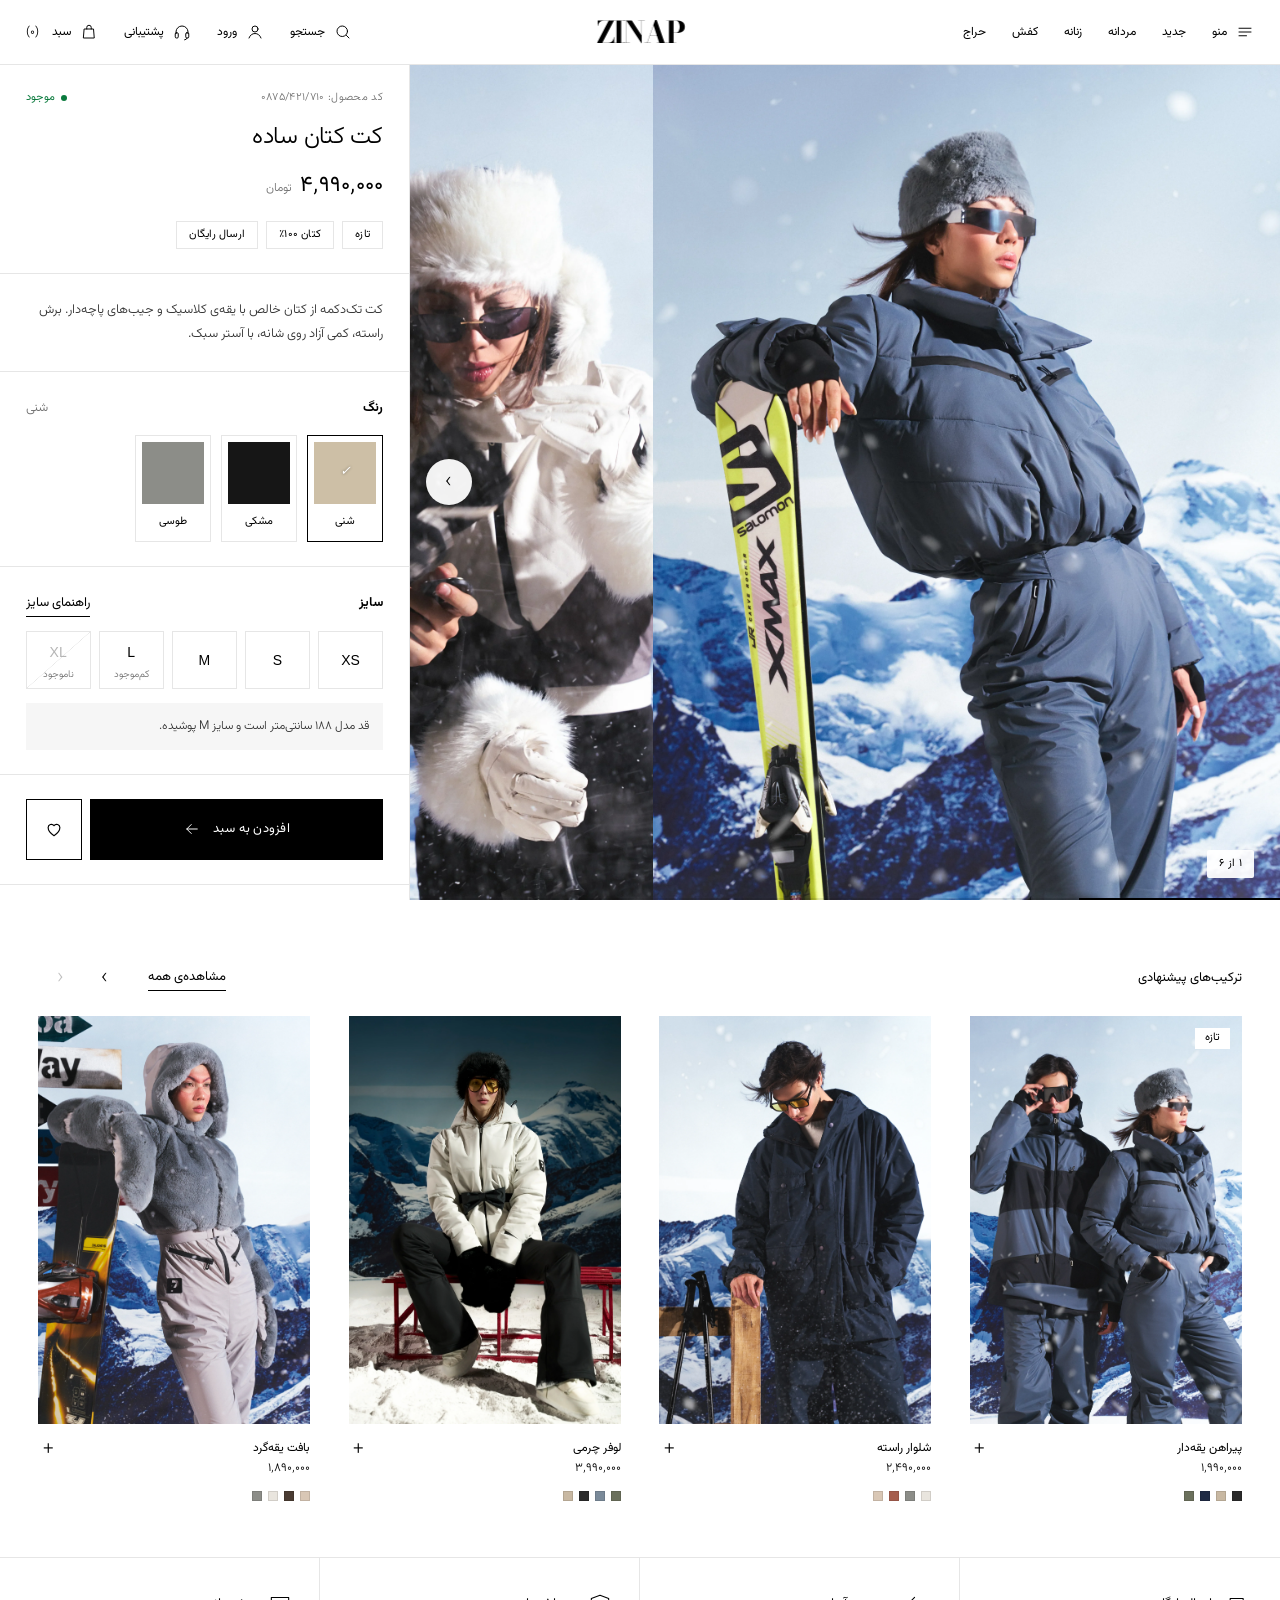
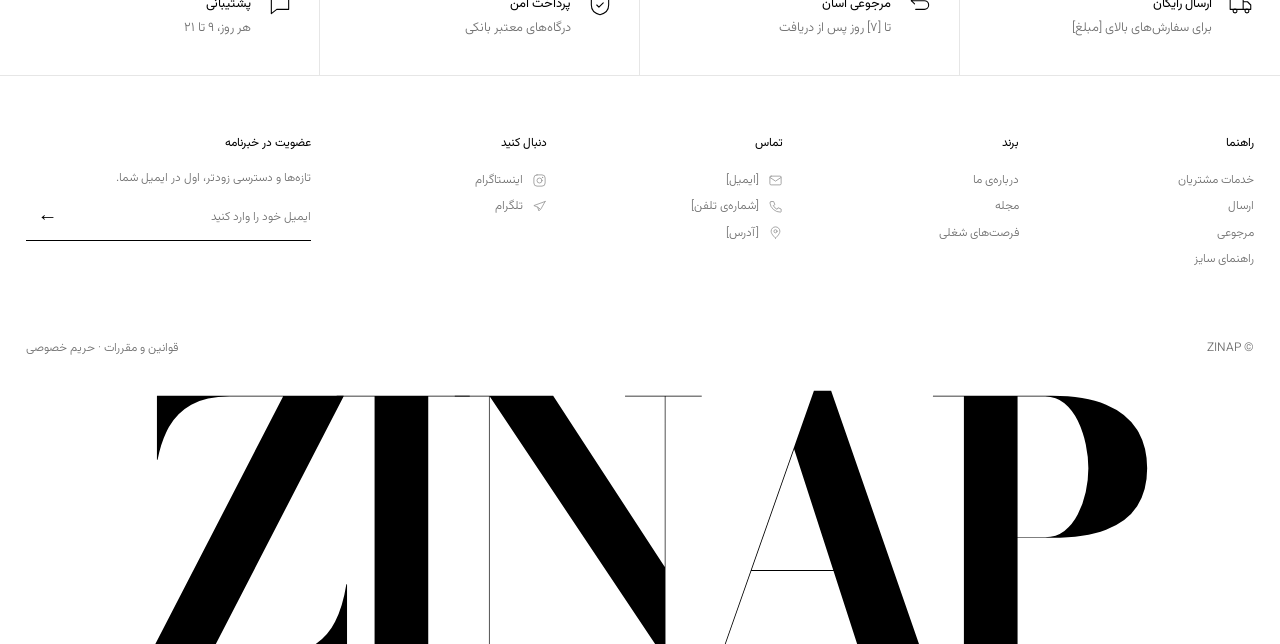
==== commit 319c5d04: "Update product.html" ====
--- a/product.html
+++ b/product.html
@@ -54,7 +54,7 @@
     <ul><li data-p="0" data-t="تازه‌ها"><a class="top" href="#" aria-expanded="false">جدید<span>+</span></a><div class="sub"><ul><li><a href="#">تازه‌ها</a></li><li><a href="#">پرفروش‌ها</a></li><li><a href="#">کالکشن پاییز</a></li><li><a href="#">پیشنهاد ما</a></li></ul></div></li><li data-p="1" data-t="پوشاک مردانه"><a class="top" href="#" aria-expanded="false">مردانه<span>+</span></a><div class="sub"><ul><li><a href="#">کت و ژاکت</a></li><li><a href="#">پیراهن</a></li><li><a href="#">تیشرت</a></li><li><a href="#">شلوار</a></li><li><a href="#">بافت‌ها</a></li></ul></div></li><li data-p="2" data-t="پوشاک زنانه"><a class="top" href="#" aria-expanded="false">زنانه<span>+</span></a><div class="sub"><ul><li><a href="#">لباس</a></li><li><a href="#">شومیز</a></li><li><a href="#">شلوار</a></li><li><a href="#">کت و مانتو</a></li><li><a href="#">بافت‌ها</a></li></ul></div></li><li data-p="3" data-t="کفش"><a class="top" href="#" aria-expanded="false">کفش<span>+</span></a><div class="sub"><ul><li><a href="#">اسنیکر</a></li><li><a href="#">لوفر</a></li><li><a href="#">بوت</a></li><li><a href="#">صندل</a></li></ul></div></li><li data-p="4" data-t="اکسسوری"><a class="top" href="#" aria-expanded="false">اکسسوری<span>+</span></a><div class="sub"><ul><li><a href="#">کیف</a></li><li><a href="#">عینک</a></li><li><a href="#">کمربند</a></li><li><a href="#">جوراب</a></li></ul></div></li><li data-p="5" data-t="تا ۵۰٪ تخفیف"><a class="top" href="#" aria-expanded="false">حراج</a></li></ul>
     <div class="menu-foot"><a href="#">ورود / ثبت‌نام</a><a href="#">پشتیبانی</a><a href="#">فروشگاه‌ها</a></div>
   </div>
-  <div class="menu-prev" aria-hidden="true"><img data-p="0" src="img/63.webp" alt=""><img data-p="1" src="img/70.webp" alt=""><img data-p="2" src="img/84.webp" alt=""><img data-p="3" src="img/69.webp" alt=""><img data-p="4" src="img/91.webp" alt=""><img data-p="5" src="img/86.webp" alt=""><span class="tag"></span></div>
+  <div class="menu-prev" aria-hidden="true"><img data-p="0" src="63.webp" alt=""><img data-p="1" src="70.webp" alt=""><img data-p="2" src="84.webp" alt=""><img data-p="3" src="69.webp" alt=""><img data-p="4" src="91.webp" alt=""><img data-p="5" src="86.webp" alt=""><span class="tag"></span></div>
 </nav>
 
 <div class="panel search" id="search" role="dialog" aria-label="جستجو">
@@ -107,12 +107,12 @@
   <div class="pdp-wrap">
     <div class="gal-wrap">
       <section class="gal" id="gal" aria-label="تصاویر محصول">
-        <button class="gi" type="button" aria-label="بزرگ‌نمایی تصویر ۱"><img src="img/65.webp" alt="کت کتان ساده، نمای ۱" fetchpriority="high"></button>
-        <button class="gi" type="button" aria-label="بزرگ‌نمایی تصویر ۲"><img src="img/90.webp" alt="کت کتان ساده، نمای ۲" fetchpriority="high"></button>
-        <button class="gi" type="button" aria-label="بزرگ‌نمایی تصویر ۳"><img src="img/79.webp" alt="کت کتان ساده، نمای ۳" loading="lazy"></button>
-        <button class="gi" type="button" aria-label="بزرگ‌نمایی تصویر ۴"><img src="img/72.webp" alt="کت کتان ساده، نمای ۴" loading="lazy"></button>
-        <button class="gi" type="button" aria-label="بزرگ‌نمایی تصویر ۵"><img src="img/93.webp" alt="کت کتان ساده، نمای ۵" loading="lazy"></button>
-        <button class="gi" type="button" aria-label="بزرگ‌نمایی تصویر ۶"><img src="img/71.webp" alt="کت کتان ساده، نمای ۶" loading="lazy"></button>
+        <button class="gi" type="button" aria-label="بزرگ‌نمایی تصویر ۱"><img src="65.webp" alt="کت کتان ساده، نمای ۱" fetchpriority="high"></button>
+        <button class="gi" type="button" aria-label="بزرگ‌نمایی تصویر ۲"><img src="90.webp" alt="کت کتان ساده، نمای ۲" fetchpriority="high"></button>
+        <button class="gi" type="button" aria-label="بزرگ‌نمایی تصویر ۳"><img src="79.webp" alt="کت کتان ساده، نمای ۳" loading="lazy"></button>
+        <button class="gi" type="button" aria-label="بزرگ‌نمایی تصویر ۴"><img src="72.webp" alt="کت کتان ساده، نمای ۴" loading="lazy"></button>
+        <button class="gi" type="button" aria-label="بزرگ‌نمایی تصویر ۵"><img src="93.webp" alt="کت کتان ساده، نمای ۵" loading="lazy"></button>
+        <button class="gi" type="button" aria-label="بزرگ‌نمایی تصویر ۶"><img src="71.webp" alt="کت کتان ساده، نمای ۶" loading="lazy"></button>
       </section>
       <span class="gal-n" id="galN" aria-hidden="true"></span>
       <button class="gnav gprev" type="button" aria-label="تصویر قبلی">‹</button>
@@ -191,7 +191,7 @@
 
   <section class="rail-wrap" aria-label="ترکیب‌های پیشنهادی">
     <div class="head"><span>ترکیب‌های پیشنهادی</span><div class="tools"><a class="u" href="#">مشاهده‌ی همه</a><div><button class="arrow next" aria-label="بعدی">›</button><button class="arrow prev" aria-label="قبلی">‹</button></div></div></div>
-    <div class="rail"><article class="card"><div class="pw"><a class="ph" href="product.html"><span class="flag">تازه</span><img src="img/64.webp" alt="" loading="lazy"></a><div class="sizes" role="group" aria-label="انتخاب سایز"><button type="button" aria-label="سایز XS">XS</button><button type="button" aria-label="سایز S">S</button><button type="button" aria-label="سایز M">M</button><button type="button" aria-label="سایز L">L</button><button type="button" aria-label="سایز XL">XL</button></div></div><div class="meta"><div class="mrow"><a href="product.html">پیراهن یقه‌دار</a><button class="add" type="button" aria-label="افزودن به سبد">+</button></div><span class="pr">۱٬۹۹۰٬۰۰۰</span><div class="cols" aria-label="۴ رنگ"><i style="--c:#2b2b2b"></i><i style="--c:#c8b8a2"></i><i style="--c:#1f2a44"></i><i style="--c:#6b705c"></i></div></div></article><article class="card"><div class="pw"><a class="ph" href="product.html"><img src="img/77.webp" alt="" loading="lazy"></a><div class="sizes" role="group" aria-label="انتخاب سایز"><button type="button" aria-label="سایز XS">XS</button><button type="button" aria-label="سایز S">S</button><button type="button" aria-label="سایز M">M</button><button type="button" aria-label="سایز L">L</button><button type="button" aria-label="سایز XL">XL</button></div></div><div class="meta"><div class="mrow"><a href="product.html">شلوار راسته</a><button class="add" type="button" aria-label="افزودن به سبد">+</button></div><span class="pr">۲٬۴۹۰٬۰۰۰</span><div class="cols" aria-label="۴ رنگ"><i style="--c:#e9e5de"></i><i style="--c:#8c8d88"></i><i style="--c:#a65e4e"></i><i style="--c:#d9c7b5"></i></div></div></article><article class="card"><div class="pw"><a class="ph" href="product.html"><img src="img/68.webp" alt="" loading="lazy"></a><div class="sizes" role="group" aria-label="انتخاب سایز"><button type="button" aria-label="سایز XS">XS</button><button type="button" aria-label="سایز S">S</button><button type="button" aria-label="سایز M">M</button><button type="button" aria-label="سایز L">L</button><button type="button" aria-label="سایز XL">XL</button></div></div><div class="meta"><div class="mrow"><a href="product.html">لوفر چرمی</a><button class="add" type="button" aria-label="افزودن به سبد">+</button></div><span class="pr">۳٬۹۹۰٬۰۰۰</span><div class="cols" aria-label="۴ رنگ"><i style="--c:#6b705c"></i><i style="--c:#7a8a99"></i><i style="--c:#2b2b2b"></i><i style="--c:#c8b8a2"></i></div></div></article><article class="card"><div class="pw"><a class="ph" href="product.html"><img src="img/60.webp" alt="" loading="lazy"></a><div class="sizes" role="group" aria-label="انتخاب سایز"><button type="button" aria-label="سایز XS">XS</button><button type="button" aria-label="سایز S">S</button><button type="button" aria-label="سایز M">M</button><button type="button" aria-label="سایز L">L</button><button type="button" aria-label="سایز XL">XL</button></div></div><div class="meta"><div class="mrow"><a href="product.html">بافت یقه‌گرد</a><button class="add" type="button" aria-label="افزودن به سبد">+</button></div><span class="pr">۱٬۸۹۰٬۰۰۰</span><div class="cols" aria-label="۴ رنگ"><i style="--c:#d9c7b5"></i><i style="--c:#4a3b32"></i><i style="--c:#e9e5de"></i><i style="--c:#8c8d88"></i></div></div></article><article class="card"><div class="pw"><a class="ph" href="product.html"><img src="img/74.webp" alt="" loading="lazy"></a><div class="sizes" role="group" aria-label="انتخاب سایز"><button type="button" aria-label="سایز XS">XS</button><button type="button" aria-label="سایز S">S</button><button type="button" aria-label="سایز M">M</button><button type="button" aria-label="سایز L">L</button><button type="button" aria-label="سایز XL">XL</button></div></div><div class="meta"><div class="mrow"><a href="product.html">تیشرت پنبه‌ای</a><button class="add" type="button" aria-label="افزودن به سبد">+</button></div><span class="pr">۸۹۰٬۰۰۰</span><div class="cols" aria-label="۴ رنگ"><i style="--c:#c8b8a2"></i><i style="--c:#1f2a44"></i><i style="--c:#6b705c"></i><i style="--c:#7a8a99"></i></div></div></article><article class="card"><div class="pw"><a class="ph" href="product.html"><img src="img/82.webp" alt="" loading="lazy"></a><div class="sizes" role="group" aria-label="انتخاب سایز"><button type="button" aria-label="سایز XS">XS</button><button type="button" aria-label="سایز S">S</button><button type="button" aria-label="سایز M">M</button><button type="button" aria-label="سایز L">L</button><button type="button" aria-label="سایز XL">XL</button></div></div><div class="meta"><div class="mrow"><a href="product.html">کیف دوشی</a><button class="add" type="button" aria-label="افزودن به سبد">+</button></div><span class="pr">۲٬۹۹۰٬۰۰۰</span><div class="cols" aria-label="۴ رنگ"><i style="--c:#8c8d88"></i><i style="--c:#a65e4e"></i><i style="--c:#d9c7b5"></i><i style="--c:#4a3b32"></i></div></div></article></div>
+    <div class="rail"><article class="card"><div class="pw"><a class="ph" href="product.html"><span class="flag">تازه</span><img src="64.webp" alt="" loading="lazy"></a><div class="sizes" role="group" aria-label="انتخاب سایز"><button type="button" aria-label="سایز XS">XS</button><button type="button" aria-label="سایز S">S</button><button type="button" aria-label="سایز M">M</button><button type="button" aria-label="سایز L">L</button><button type="button" aria-label="سایز XL">XL</button></div></div><div class="meta"><div class="mrow"><a href="product.html">پیراهن یقه‌دار</a><button class="add" type="button" aria-label="افزودن به سبد">+</button></div><span class="pr">۱٬۹۹۰٬۰۰۰</span><div class="cols" aria-label="۴ رنگ"><i style="--c:#2b2b2b"></i><i style="--c:#c8b8a2"></i><i style="--c:#1f2a44"></i><i style="--c:#6b705c"></i></div></div></article><article class="card"><div class="pw"><a class="ph" href="product.html"><img src="77.webp" alt="" loading="lazy"></a><div class="sizes" role="group" aria-label="انتخاب سایز"><button type="button" aria-label="سایز XS">XS</button><button type="button" aria-label="سایز S">S</button><button type="button" aria-label="سایز M">M</button><button type="button" aria-label="سایز L">L</button><button type="button" aria-label="سایز XL">XL</button></div></div><div class="meta"><div class="mrow"><a href="product.html">شلوار راسته</a><button class="add" type="button" aria-label="افزودن به سبد">+</button></div><span class="pr">۲٬۴۹۰٬۰۰۰</span><div class="cols" aria-label="۴ رنگ"><i style="--c:#e9e5de"></i><i style="--c:#8c8d88"></i><i style="--c:#a65e4e"></i><i style="--c:#d9c7b5"></i></div></div></article><article class="card"><div class="pw"><a class="ph" href="product.html"><img src="68.webp" alt="" loading="lazy"></a><div class="sizes" role="group" aria-label="انتخاب سایز"><button type="button" aria-label="سایز XS">XS</button><button type="button" aria-label="سایز S">S</button><button type="button" aria-label="سایز M">M</button><button type="button" aria-label="سایز L">L</button><button type="button" aria-label="سایز XL">XL</button></div></div><div class="meta"><div class="mrow"><a href="product.html">لوفر چرمی</a><button class="add" type="button" aria-label="افزودن به سبد">+</button></div><span class="pr">۳٬۹۹۰٬۰۰۰</span><div class="cols" aria-label="۴ رنگ"><i style="--c:#6b705c"></i><i style="--c:#7a8a99"></i><i style="--c:#2b2b2b"></i><i style="--c:#c8b8a2"></i></div></div></article><article class="card"><div class="pw"><a class="ph" href="product.html"><img src="60.webp" alt="" loading="lazy"></a><div class="sizes" role="group" aria-label="انتخاب سایز"><button type="button" aria-label="سایز XS">XS</button><button type="button" aria-label="سایز S">S</button><button type="button" aria-label="سایز M">M</button><button type="button" aria-label="سایز L">L</button><button type="button" aria-label="سایز XL">XL</button></div></div><div class="meta"><div class="mrow"><a href="product.html">بافت یقه‌گرد</a><button class="add" type="button" aria-label="افزودن به سبد">+</button></div><span class="pr">۱٬۸۹۰٬۰۰۰</span><div class="cols" aria-label="۴ رنگ"><i style="--c:#d9c7b5"></i><i style="--c:#4a3b32"></i><i style="--c:#e9e5de"></i><i style="--c:#8c8d88"></i></div></div></article><article class="card"><div class="pw"><a class="ph" href="product.html"><img src="74.webp" alt="" loading="lazy"></a><div class="sizes" role="group" aria-label="انتخاب سایز"><button type="button" aria-label="سایز XS">XS</button><button type="button" aria-label="سایز S">S</button><button type="button" aria-label="سایز M">M</button><button type="button" aria-label="سایز L">L</button><button type="button" aria-label="سایز XL">XL</button></div></div><div class="meta"><div class="mrow"><a href="product.html">تیشرت پنبه‌ای</a><button class="add" type="button" aria-label="افزودن به سبد">+</button></div><span class="pr">۸۹۰٬۰۰۰</span><div class="cols" aria-label="۴ رنگ"><i style="--c:#c8b8a2"></i><i style="--c:#1f2a44"></i><i style="--c:#6b705c"></i><i style="--c:#7a8a99"></i></div></div></article><article class="card"><div class="pw"><a class="ph" href="product.html"><img src="82.webp" alt="" loading="lazy"></a><div class="sizes" role="group" aria-label="انتخاب سایز"><button type="button" aria-label="سایز XS">XS</button><button type="button" aria-label="سایز S">S</button><button type="button" aria-label="سایز M">M</button><button type="button" aria-label="سایز L">L</button><button type="button" aria-label="سایز XL">XL</button></div></div><div class="meta"><div class="mrow"><a href="product.html">کیف دوشی</a><button class="add" type="button" aria-label="افزودن به سبد">+</button></div><span class="pr">۲٬۹۹۰٬۰۰۰</span><div class="cols" aria-label="۴ رنگ"><i style="--c:#8c8d88"></i><i style="--c:#a65e4e"></i><i style="--c:#d9c7b5"></i><i style="--c:#4a3b32"></i></div></div></article></div>
   </section>
 </main>
 
@@ -236,4 +236,4 @@
 
 <script src="script.js"></script>
 </body>
-</html>+</html>
